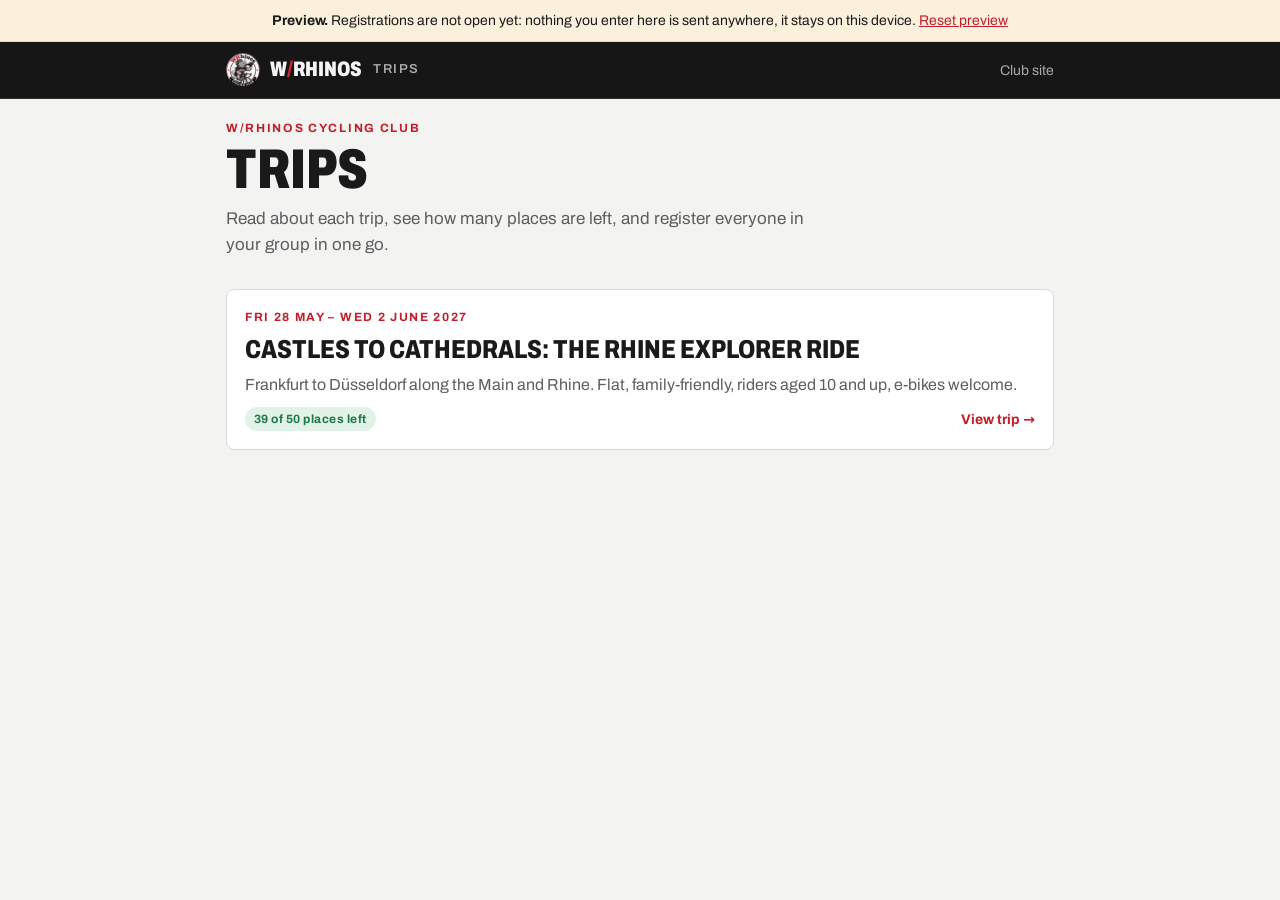
==== trips/index.html @ 5034b362 "Trips stage 1: trip pages, family registration, waiting list, rider booking page, organiser page Goo" ====
<!doctype html>
<html lang="en-GB">
<head>
<meta charset="utf-8">
<meta name="viewport" content="width=device-width, initial-scale=1, viewport-fit=cover">
<title>W/Rhinos Trips</title>
<meta name="description" content="W/Rhinos Cycling Club trips: details, places left and registration.">
<meta name="theme-color" content="#161616">
<link rel="manifest" href="/trips/manifest.webmanifest">
<link rel="icon" type="image/png" href="/img/favicon.png">
<link rel="apple-touch-icon" href="/img/icon-180.png">
<meta name="apple-mobile-web-app-capable" content="yes">
<meta name="apple-mobile-web-app-title" content="W/Rhinos">
<meta name="apple-mobile-web-app-status-bar-style" content="black">
<meta property="og:title" content="W/Rhinos Trips">
<meta property="og:description" content="Trip details, places left and registration.">
<meta property="og:image" content="https://wrhinos.com/img/badge.png">
<link rel="stylesheet" href="/fonts/fonts.css">
<link rel="stylesheet" href="/trips/trips.css">
</head>
<body>
<header class="bar">
  <div class="wrap">
    <a class="wordmark" href="/trips/"><img src="/img/badge.png" alt="" width="34" height="34"><span>W<span class="slash">/</span>Rhinos</span><small>Trips</small></a>
    <div class="right"><a class="lnk" href="/">Club site</a></div>
  </div>
</header>

<main class="wrap">
  <div class="loading" id="loading"><span class="spinner"></span><span id="loadingText">Loading trips…</span></div>
  <div class="error" id="loadError" hidden></div>

  <!-- list of trips -->
  <section id="listView" class="stack" hidden>
    <div>
      <p class="eyebrow">W/Rhinos Cycling Club</p>
      <h1 class="page-title">Trips</h1>
      <p class="lead">Read about each trip, see how many places are left, and register everyone in your group in one go.</p>
    </div>
    <div id="mine" class="card stack" hidden>
      <h2 class="section-title">Your bookings</h2>
      <div id="mineList" class="stack"></div>
    </div>
    <div id="tripList" class="trips"></div>
  </section>

  <!-- one trip -->
  <section id="tripView" class="stack" hidden>
    <a href="/trips/" class="small">← All trips</a>
    <div>
      <p class="eyebrow" id="tDates"></p>
      <h1 class="page-title" id="tName"></h1>
      <p class="lead" id="tSummary"></p>
    </div>
    <div class="card places" id="placesCard">
      <div class="big" id="placesBig"></div>
      <div class="meter" aria-hidden="true"><span id="placesMeter"></span></div>
      <div class="small muted" id="placesNote"></div>
      <div class="row"><a class="btn btn-primary" href="#register" id="registerTop">Register</a></div>
    </div>
    <div class="card stack" id="routesCard" hidden>
      <h2 class="section-title">Routes</h2>
      <ul class="routes" id="routes"></ul>
    </div>
    <article class="md" id="tDetails"></article>
  </section>

  <!-- registration -->
  <section id="registerView" class="stack" hidden>
    <a href="#" class="small" id="backToTrip">← Back to the trip details</a>
    <div>
      <p class="eyebrow" id="rTrip"></p>
      <h1 class="page-title">Register</h1>
      <p class="lead">Everyone going needs a place: riders, non-riders, children and support crew. Register your whole family or group here in one go.</p>
    </div>
    <form id="regForm" class="stack" novalidate>
      <fieldset class="stack">
        <legend class="section-title">Who's going</legend>
        <div id="people" class="stack"></div>
        <button type="button" class="btn btn-line" id="addPerson">+ Add another person</button>
      </fieldset>

      <fieldset class="card stack">
        <legend class="section-title">Your contact details</legend>
        <div class="field"><label for="email">Email</label><input type="email" id="email" autocomplete="email"><span class="hint">Your booking link and payment details are sent here.</span></div>
        <div class="field"><label for="address">Home address</label><input type="text" id="address" autocomplete="street-address"></div>
        <div class="field"><label for="postcode">Postcode</label><input type="text" id="postcode" autocomplete="postal-code"></div>
      </fieldset>

      <fieldset class="card stack">
        <legend class="section-title">Emergency contact</legend>
        <p class="hint" style="margin:0">Someone at home, not on the trip, we can call if anyone in your booking is hurt or unwell.</p>
        <div class="field"><label for="emergencyName">Name</label><input type="text" id="emergencyName"></div>
        <div class="grid2">
          <div class="field"><label for="emergencyRelation">Relationship</label><input type="text" id="emergencyRelation" placeholder="e.g. sister"></div>
          <div class="field"><label for="emergencyMobile">Mobile</label><input type="tel" id="emergencyMobile"></div>
        </div>
      </fieldset>

      <fieldset class="card stack">
        <legend class="section-title">Rooms and anything else</legend>
        <div class="field"><label for="roomRequests">Room sharing requests</label><textarea id="roomRequests" placeholder="e.g. family room for the four of us, or happy to share a twin with Raj"></textarea>
          <span class="hint">Requests, not promises: rooms are allocated once the hotels confirm. A single room costs more than a shared one.</span></div>
        <div class="field"><label for="notes">Anything else the organiser should know (optional)</label><textarea id="notes"></textarea></div>
      </fieldset>

      <fieldset class="card stack">
        <legend class="section-title">Before you register</legend>
        <label class="check"><input type="checkbox" id="a_members"><span>Everyone in this booking is a W/Rhinos member, or will join before the trip. <a href="https://forms.gle/cbHLRxi53QGC8Hys6" target="_blank" rel="noopener">Membership form</a></span></label>
        <label class="check"><input type="checkbox" id="a_readDetails"><span>I've read the trip details and the club's <a href="/#framework" target="_blank" rel="noopener">Framework</a>.</span></label>
        <label class="check"><input type="checkbox" id="a_insurance"><span>Everyone will have travel insurance that covers cycling. The club does not insure us personally.</span></label>
        <label class="check"><input type="checkbox" id="a_costs"><span>The deposit is non-refundable. The trip runs at cost: the final amount is worked out after the trip, plus £50 per rider for a charity the riders choose.</span></label>
        <label class="check"><input type="checkbox" id="a_privacy"><span>I agree to the club holding these details as set out in its <a href="/privacy/" target="_blank" rel="noopener">privacy notice</a>.</span></label>
      </fieldset>

      <div class="hp" aria-hidden="true" style="position:absolute;left:-9999px"><label for="website">Leave empty</label><input type="text" id="website" tabindex="-1" autocomplete="off"></div>

      <div class="error" id="regError" role="alert" hidden></div>

      <div class="notice stack" id="fullPanel" hidden>
        <div id="fullText"></div>
        <div class="row">
          <button type="button" class="btn btn-primary" id="joinWaiting">Join the waiting list together</button>
          <button type="button" class="btn btn-line" id="cancelWaiting">Go back</button>
        </div>
      </div>

      <div class="card stack" id="submitCard">
        <div id="regSummary" class="small"></div>
        <button type="submit" class="btn btn-primary btn-block" id="submitBtn"><span class="spinner" id="submitSpin" hidden></span><span id="submitText">Register</span></button>
        <p class="small muted" id="slowHint" hidden style="margin:0">Still working… the booking system can take up to 30 seconds to wake up. Please don't close this page.</p>
      </div>
    </form>
  </section>

  <!-- after registering -->
  <section id="resultView" class="stack" hidden>
    <div>
      <p class="eyebrow" id="resTrip"></p>
      <h1 class="page-title" id="resTitle"></h1>
      <p class="lead" id="resLead"></p>
    </div>
    <div class="card stack paybox" id="payCard">
      <h2 class="section-title">Pay your deposit</h2>
      <p class="small" style="margin:0">By bank transfer to the club account, within <b id="resDays"></b> days. Use exactly this reference so we can find your payment.</p>
      <dl>
        <dt>Amount</dt><dd id="resAmount"></dd><button type="button" class="copy" data-copy="amount">Copy</button>
        <dt>Account name</dt><dd id="resAccName"></dd><button type="button" class="copy" data-copy="name">Copy</button>
        <dt>Sort code</dt><dd id="resSort"></dd><button type="button" class="copy" data-copy="sort">Copy</button>
        <dt>Account no.</dt><dd id="resAcc"></dd><button type="button" class="copy" data-copy="account">Copy</button>
        <dt>Reference</dt><dd class="ref" id="resRef"></dd><button type="button" class="copy" data-copy="ref">Copy</button>
      </dl>
      <p class="small muted" style="margin:0">Once you've paid, open your booking page and tap <b>I've paid</b>.</p>
    </div>
    <div class="card stack">
      <h2 class="section-title">Your booking page</h2>
      <p class="small" style="margin:0">Your private link: it shows what you've paid and what's due, and lets you update details like passports and bikes later. Anyone with the link can see your booking, so don't share it.</p>
      <div class="linkbox"><code id="resLink"></code><button type="button" class="copy" id="copyLink">Copy</button></div>
      <a class="btn btn-primary" id="openBooking" href="#">Open my booking</a>
      <p class="small muted" id="resEmail" style="margin:0"></p>
    </div>
  </section>
</main>

<div class="actionbar" id="actionbar" hidden>
  <div class="info"><b id="abPlaces"></b><span class="muted" id="abNote"></span></div>
  <a class="btn btn-primary" href="#register" id="abRegister">Register</a>
</div>

<script src="/trips/config.js"></script>
<script src="/trips/common.js"></script>
<script src="/trips/trip.js"></script>
</body>
</html>
---- fonts/fonts.css ----
@font-face {
  font-family: 'Archivo';
  font-style: normal;
  font-weight: 400 900;
  font-stretch: 62% 125%;
  font-display: swap;
  src: url(archivo-v25-k3kQo8UDI-1M0wlSfdnoLg.woff2) format('woff2');
  unicode-range: U+0000-00FF, U+0131, U+0152-0153, U+02BB-02BC, U+02C6, U+02DA, U+02DC, U+0304, U+0308, U+0329, U+2000-206F, U+20AC, U+2122, U+2191, U+2193, U+2212, U+2215, U+FEFF, U+FFFD;
}
@font-face {
  font-family: 'Source Serif 4';
  font-style: italic;
  font-weight: 400;
  font-display: swap;
  src: url(sourceserif4-v14-vEFH2_tTDB4M7-auWDN0ahZJW1ge6NmXq2ZbF8zBfb98SUr6aX0.woff2) format('woff2');
  unicode-range: U+0000-00FF, U+0131, U+0152-0153, U+02BB-02BC, U+02C6, U+02DA, U+02DC, U+0304, U+0308, U+0329, U+2000-206F, U+20AC, U+2122, U+2191, U+2193, U+2212, U+2215, U+FEFF, U+FFFD;
}
@font-face {
  font-family: 'Source Serif 4';
  font-style: normal;
  font-weight: 400;
  font-display: swap;
  src: url(sourceserif4-v14-vEFI2_tTDB4M7-auWDN0ahZJW1gb8tc.woff2) format('woff2');
  unicode-range: U+0000-00FF, U+0131, U+0152-0153, U+02BB-02BC, U+02C6, U+02DA, U+02DC, U+0304, U+0308, U+0329, U+2000-206F, U+20AC, U+2122, U+2191, U+2193, U+2212, U+2215, U+FEFF, U+FFFD;
}
@font-face {
  font-family: 'Source Serif 4';
  font-style: normal;
  font-weight: 600;
  font-display: swap;
  src: url(sourceserif4-v14-vEFI2_tTDB4M7-auWDN0ahZJW1gb8tc.woff2) format('woff2');
  unicode-range: U+0000-00FF, U+0131, U+0152-0153, U+02BB-02BC, U+02C6, U+02DA, U+02DC, U+0304, U+0308, U+0329, U+2000-206F, U+20AC, U+2122, U+2191, U+2193, U+2212, U+2215, U+FEFF, U+FFFD;
}
---- trips/trips.css ----
:root{
  --ground:#F3F3F2; --surface:#FFFFFF; --ink:#1A1A1A; --muted:#5E5E5E; --rule:#DADADA;
  --accent:#C21F2A; --accent-ink:#FFFFFF; --mark:#D3232F; --mark-ink:#FFFFFF;
  --band:#161616; --band-ink:#F4F4F4; --band-muted:#A9A9A9; --band-rule:#2E2E2E;
  --tint:#ECEBEA; --ok:#1E7A46; --ok-tint:#E3F2E8; --warn:#9A5B00; --warn-tint:#FBF0DC; --bad-tint:#FBE5E6;
  --display:"Archivo","Arial Narrow",system-ui,sans-serif;
  --sans:"Archivo",system-ui,-apple-system,"Segoe UI",sans-serif;
  --serif:"Source Serif 4",Georgia,"Times New Roman",serif;
  --mono:ui-monospace,"SF Mono",Consolas,monospace;
}
@media (prefers-color-scheme: dark){
  :root{
    color-scheme:dark;
    --ground:#121212; --surface:#1B1B1B; --ink:#EDEDED; --muted:#A3A3A3; --rule:#2E2E2E;
    --accent:#EE5A62; --accent-ink:#121212; --tint:#242424; --mark:#E0333E;
    --band:#0A0A0A; --band-ink:#EDEDED; --band-muted:#8F8F8F; --band-rule:#262626;
    --ok:#5CC98A; --ok-tint:#16281D; --warn:#E8B04B; --warn-tint:#2B2213; --bad-tint:#2E1517;
  }
}
*{box-sizing:border-box}
html{-webkit-text-size-adjust:100%}
body{margin:0; background:var(--ground); color:var(--ink); font-family:var(--sans); font-size:16px; line-height:1.5}
[hidden]{display:none!important}
img{max-width:100%}
a{color:var(--accent)}
a:focus-visible,button:focus-visible,input:focus-visible,select:focus-visible,textarea:focus-visible,summary:focus-visible{outline:3px solid var(--mark); outline-offset:2px}
.wrap{max-width:860px; margin:0 auto; padding-inline:16px}

/* top bar */
.bar{position:sticky; top:0; z-index:10; background:var(--band); color:var(--band-ink); border-bottom:1px solid var(--band-rule); padding-top:env(safe-area-inset-top,0px)}
.bar .wrap{display:flex; align-items:center; gap:12px; min-height:56px}
.wordmark{display:inline-flex; align-items:center; gap:10px; font-family:var(--display); font-stretch:75%; font-weight:850; font-size:21px; text-transform:uppercase; color:var(--band-ink); text-decoration:none}
.wordmark img{border-radius:50%; display:block}
.wordmark .slash{color:var(--mark)}
.wordmark small{font-family:var(--sans); font-stretch:100%; font-weight:600; font-size:13px; letter-spacing:.12em; color:var(--band-muted); margin-left:2px}
.bar .right{margin-left:auto; display:flex; gap:8px; align-items:center}
.bar a.lnk{color:var(--band-muted); font-size:14px; text-decoration:none}
.bar a.lnk:hover{color:var(--band-ink)}

main{padding-block:20px 120px}
h1,h2,h3{text-wrap:balance}
.page-title{font-family:var(--display); font-stretch:75%; font-weight:850; font-size:clamp(34px,8vw,56px); line-height:.95; text-transform:uppercase; margin:6px 0 10px}
.eyebrow{font-size:12px; font-weight:700; letter-spacing:.14em; text-transform:uppercase; color:var(--accent); margin:0}
.lead{font-size:17px; color:var(--muted); margin:0 0 18px; max-width:60ch}
.muted{color:var(--muted)}
.small{font-size:14px}

/* cards and panels */
.card{background:var(--surface); border:1px solid var(--rule); border-radius:8px; padding:18px}
.stack{display:flex; flex-direction:column; gap:14px}
.row{display:flex; flex-wrap:wrap; gap:10px; align-items:center}
.grid2{display:grid; grid-template-columns:repeat(2,minmax(0,1fr)); gap:12px}
@media (max-width:560px){ .grid2{grid-template-columns:1fr} }

.btn{display:inline-flex; align-items:center; justify-content:center; gap:8px; font:700 16px var(--sans); text-decoration:none; border-radius:6px; padding:13px 18px; border:2px solid transparent; cursor:pointer; line-height:1.1; min-height:48px}
.btn-primary{background:var(--mark); color:var(--mark-ink)}
.btn-primary:hover{filter:brightness(1.07)}
.btn-primary:disabled{opacity:.55; cursor:default; filter:none}
.btn-line{background:transparent; border-color:var(--rule); color:var(--ink)}
.btn-line:hover{border-color:var(--ink)}
.btn-small{min-height:36px; padding:7px 12px; font-size:14px; border-radius:5px}
.btn-ok{background:var(--ok); color:#fff}
.btn-block{width:100%}
.linkbtn{background:none; border:0; padding:0; font:inherit; color:var(--accent); text-decoration:underline; cursor:pointer}

/* places meter */
.places{display:flex; flex-direction:column; gap:8px}
.places .big{font-family:var(--display); font-stretch:75%; font-weight:850; font-size:40px; line-height:1}
.places .big small{font-family:var(--sans); font-stretch:100%; font-size:15px; font-weight:600; color:var(--muted); margin-left:6px}
.meter{height:10px; background:var(--tint); border-radius:999px; overflow:hidden}
.meter span{display:block; height:100%; background:var(--mark); border-radius:999px}

.chip{display:inline-block; font-size:12px; font-weight:700; letter-spacing:.04em; padding:3px 9px; border-radius:999px; background:var(--tint); color:var(--ink); white-space:nowrap}
.chip.ok{background:var(--ok-tint); color:var(--ok)}
.chip.warn{background:var(--warn-tint); color:var(--warn)}
.chip.bad{background:var(--bad-tint); color:var(--accent)}

/* trip list */
.trips{display:flex; flex-direction:column; gap:14px}
.trip-card{display:flex; flex-direction:column; gap:10px; text-decoration:none; color:inherit}
.trip-card h2{font-family:var(--display); font-stretch:80%; font-weight:800; font-size:26px; line-height:1.05; margin:0; text-transform:uppercase}
.trip-card:hover h2{color:var(--accent)}

/* trip details (rendered markdown) */
.md{font-family:var(--serif); font-size:17px; line-height:1.65}
.md h2{font-family:var(--display); font-stretch:80%; font-weight:800; font-size:26px; line-height:1.1; text-transform:uppercase; margin:34px 0 10px; padding-top:18px; border-top:2px solid var(--ink)}
.md h2:first-child{margin-top:0}
.md h3{font-family:var(--sans); font-size:19px; margin:24px 0 6px}
.md p{margin:0 0 1em}
.md ul{margin:0 0 1em; padding-left:1.2em}
.md li{margin:0 0 .45em}
.md li::marker{color:var(--accent)}
.md strong{font-weight:600}
.table-wrap{overflow-x:auto; margin:0 0 1.2em; -webkit-overflow-scrolling:touch}
.md table{border-collapse:collapse; font-family:var(--sans); font-size:14.5px; line-height:1.45; min-width:100%}
.md th{text-align:left; font-size:12px; letter-spacing:.06em; text-transform:uppercase; color:var(--muted); padding:8px 12px 8px 0; border-bottom:2px solid var(--ink)}
.md td{vertical-align:top; padding:9px 12px 9px 0; border-bottom:1px solid var(--rule)}
.md td:first-child{font-weight:600; white-space:nowrap}
.md table.wide{min-width:620px}

.routes{list-style:none; margin:0; padding:0; display:flex; flex-direction:column}
.routes li{display:flex; justify-content:space-between; gap:12px; align-items:center; padding:12px 0; border-top:1px solid var(--rule)}
.routes li:first-child{border-top:0}

/* sticky action bar on phones */
.actionbar{position:fixed; left:0; right:0; bottom:0; z-index:9; background:var(--surface); border-top:1px solid var(--rule); padding:10px 16px calc(10px + env(safe-area-inset-bottom,0px)); display:flex; gap:12px; align-items:center}
.actionbar .info{font-size:14px; line-height:1.3}
.actionbar .info b{display:block; font-size:16px}
.actionbar .btn{margin-left:auto}

/* forms */
form{margin:0}
fieldset{border:0; margin:0; padding:0; min-width:0}
legend{padding:0}
.section-title{font-family:var(--display); font-stretch:80%; font-weight:800; font-size:24px; text-transform:uppercase; margin:0 0 4px}
.field{display:flex; flex-direction:column; gap:5px}
.field label,.field .label{font-weight:600; font-size:15px}
.field .hint{font-size:13.5px; color:var(--muted); line-height:1.4}
input[type=text],input[type=email],input[type=tel],input[type=date],input[type=number],input[type=password],select,textarea{
  font:16px var(--sans); color:var(--ink); background:var(--surface); border:1.5px solid var(--rule); border-radius:6px; padding:11px 12px; width:100%; min-height:48px}
textarea{min-height:90px; resize:vertical; line-height:1.45}
input:focus,select:focus,textarea:focus{border-color:var(--ink); outline:none}
.check{display:flex; gap:12px; align-items:flex-start; font-size:15px; line-height:1.45; cursor:pointer}
.check input{width:22px; height:22px; flex:none; margin:1px 0 0; accent-color:var(--mark)}
details.more{border-top:1px solid var(--rule); padding-top:10px}
details.more summary{cursor:pointer; font-weight:600; color:var(--accent); list-style:none; padding:4px 0}
details.more summary::-webkit-details-marker{display:none}
details.more summary::before{content:"+ "}
details.more[open] summary::before{content:"– "}
details.more .stack{padding-top:10px}
.person{position:relative}
.person-head{display:flex; align-items:center; gap:10px; justify-content:space-between}
.person-head h3{margin:0; font-size:18px}
.error{background:var(--bad-tint); color:var(--ink); border-left:4px solid var(--mark); padding:12px 14px; border-radius:4px; font-size:15px}
.error ul{margin:6px 0 0; padding-left:1.2em}
.notice{background:var(--warn-tint); border-left:4px solid var(--warn); padding:12px 14px; border-radius:4px; font-size:15px}
.success{background:var(--ok-tint); border-left:4px solid var(--ok); padding:12px 14px; border-radius:4px; font-size:15px}

/* payment details */
.paybox dl{display:grid; grid-template-columns:auto 1fr auto; gap:10px 12px; margin:0; align-items:center}
.paybox dt{color:var(--muted); font-size:14px}
.paybox dd{margin:0; font-weight:700; font-variant-numeric:tabular-nums; font-family:var(--mono); font-size:16px}
.paybox dd.ref{font-size:22px; letter-spacing:.08em; color:var(--accent)}
.copy{font:600 13px var(--sans); background:var(--tint); color:var(--ink); border:1px solid var(--rule); border-radius:4px; padding:6px 10px; cursor:pointer; white-space:nowrap}
.linkbox{display:flex; gap:8px; align-items:center; background:var(--tint); border-radius:6px; padding:8px 8px 8px 12px; min-width:0}
.linkbox code{font-family:var(--mono); font-size:13px; overflow:hidden; text-overflow:ellipsis; white-space:nowrap; flex:1; min-width:0}

.money{display:grid; grid-template-columns:repeat(3,minmax(0,1fr)); gap:10px}
.money div{background:var(--tint); border-radius:6px; padding:10px 12px}
.money b{display:block; font-family:var(--display); font-stretch:80%; font-size:24px; font-weight:800; font-variant-numeric:tabular-nums}
.money span{font-size:12.5px; color:var(--muted)}
@media (max-width:420px){ .money{grid-template-columns:1fr 1fr} }

table.plain{border-collapse:collapse; width:100%; font-size:14.5px}
table.plain th{text-align:left; font-size:12px; letter-spacing:.06em; text-transform:uppercase; color:var(--muted); padding:6px 10px 6px 0; border-bottom:1px solid var(--rule)}
table.plain td{padding:8px 10px 8px 0; border-bottom:1px solid var(--rule); vertical-align:top}

.demo{background:var(--warn-tint); color:var(--ink); font-size:14px; padding:10px 16px; text-align:center; border-bottom:1px solid var(--rule)}
.spinner{width:18px; height:18px; border:2.5px solid currentColor; border-right-color:transparent; border-radius:50%; animation:spin .8s linear infinite; display:inline-block}
@keyframes spin{to{transform:rotate(360deg)}}
@media (prefers-reduced-motion: reduce){ .spinner{animation-duration:2.4s} }
.loading{display:flex; gap:10px; align-items:center; color:var(--muted); padding:30px 0}
.toast{position:fixed; left:50%; bottom:calc(84px + env(safe-area-inset-bottom,0px)); transform:translateX(-50%); background:var(--ink); color:var(--ground); padding:10px 16px; border-radius:6px; font-size:14px; font-weight:600; z-index:30; max-width:calc(100% - 32px)}

/* organiser */
.tabs{display:flex; gap:4px; border-bottom:1px solid var(--rule); overflow-x:auto}
.tab{font:700 15px var(--sans); background:none; border:0; border-bottom:3px solid transparent; color:var(--muted); padding:10px 12px 10px 0; margin-right:10px; cursor:pointer; white-space:nowrap}
.tab[aria-selected="true"]{color:var(--ink); border-bottom-color:var(--mark)}
.filters{display:flex; gap:6px; flex-wrap:wrap}
.filter{font:600 13.5px var(--sans); border:1px solid var(--rule); background:var(--surface); color:var(--ink); border-radius:999px; padding:6px 12px; cursor:pointer}
.filter[aria-pressed="true"]{background:var(--ink); color:var(--ground); border-color:var(--ink)}
.stats{display:grid; grid-template-columns:repeat(4,minmax(0,1fr)); gap:10px}
.stats div{background:var(--surface); border:1px solid var(--rule); border-radius:8px; padding:10px 12px}
.stats b{display:block; font-family:var(--display); font-stretch:80%; font-size:26px; font-weight:800; font-variant-numeric:tabular-nums}
.stats span{font-size:12.5px; color:var(--muted)}
@media (max-width:620px){ .stats{grid-template-columns:1fr 1fr} }
.booking{padding:0; overflow:hidden}
.booking > summary{list-style:none; cursor:pointer; padding:14px 16px; display:grid; grid-template-columns:1fr auto; gap:4px 12px}
.booking > summary::-webkit-details-marker{display:none}
.booking > summary .who{font-weight:700}
.booking > summary .meta{font-size:13.5px; color:var(--muted)}
.booking .body{padding:0 16px 16px; display:flex; flex-direction:column; gap:14px; border-top:1px solid var(--rule); padding-top:14px}
.kv{display:grid; grid-template-columns:max-content 1fr; gap:4px 14px; font-size:14.5px; margin:0}
.kv dt{color:var(--muted)}
.kv dd{margin:0; overflow-wrap:anywhere}
.sr{position:absolute;width:1px;height:1px;overflow:hidden;clip:rect(0 0 0 0);white-space:nowrap}
/* wide tables become one card per row on phones */
@media (max-width:600px){
  .md table.wide{min-width:0}
  .md table.wide thead{display:none}
  .md table.wide tr{display:block; padding:12px 0; border-bottom:1px solid var(--rule)}
  .md table.wide td{display:block; border:0; padding:2px 0}
  .md table.wide td:first-child{font-family:var(--display); font-stretch:80%; font-size:18px; text-transform:uppercase; padding-bottom:4px}
  .md table.wide td[data-label]:not(:first-child)::before{content:attr(data-label) ": "; color:var(--muted); font-size:12px; letter-spacing:.06em; text-transform:uppercase; font-weight:700}
}
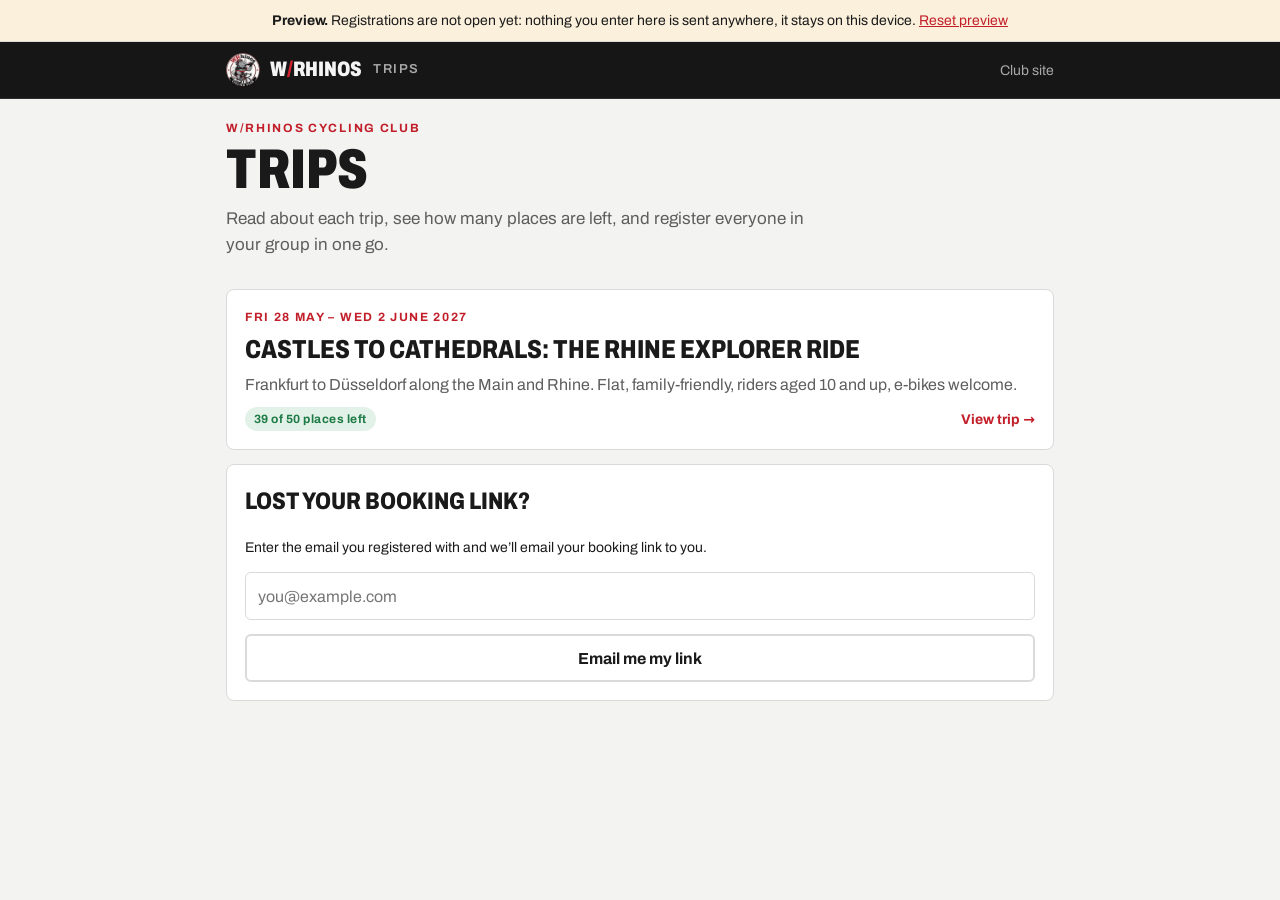
==== commit 7f3f3121: "Trips stage 2: expenses, Splitwise-style sharing, balances, payment calls, reminders, lost-link emai" ====
--- a/trips/index.html
+++ b/trips/index.html
@@ -42,6 +42,14 @@
       <div id="mineList" class="stack"></div>
     </div>
     <div id="tripList" class="trips"></div>
+    <form class="card stack" id="lostForm" novalidate>
+      <h2 class="section-title" id="lost">Lost your booking link?</h2>
+      <p class="small" style="margin:0">Enter the email you registered with and we’ll email your booking link to you.</p>
+      <div class="field"><label for="lostEmail" class="sr">Email</label><input type="email" id="lostEmail" autocomplete="email" placeholder="you@example.com"></div>
+      <div class="error" id="lostError" hidden></div>
+      <div class="success" id="lostDone" hidden></div>
+      <button type="submit" class="btn btn-line" id="lostBtn">Email me my link</button>
+    </form>
   </section>
 
   <!-- one trip -->
@@ -168,6 +176,7 @@
 </div>
 
 <script src="/trips/config.js"></script>
+<script src="/trips/money.js"></script>
 <script src="/trips/common.js"></script>
 <script src="/trips/trip.js"></script>
 </body>
--- a/trips/trips.css
+++ b/trips/trips.css
@@ -193,3 +193,4 @@
   .md table.wide td:first-child{font-family:var(--display); font-stretch:80%; font-size:18px; text-transform:uppercase; padding-bottom:4px}
   .md table.wide td[data-label]:not(:first-child)::before{content:attr(data-label) ": "; color:var(--muted); font-size:12px; letter-spacing:.06em; text-transform:uppercase; font-weight:700}
 }
+.grid2.keep2{grid-template-columns:1fr 1fr}
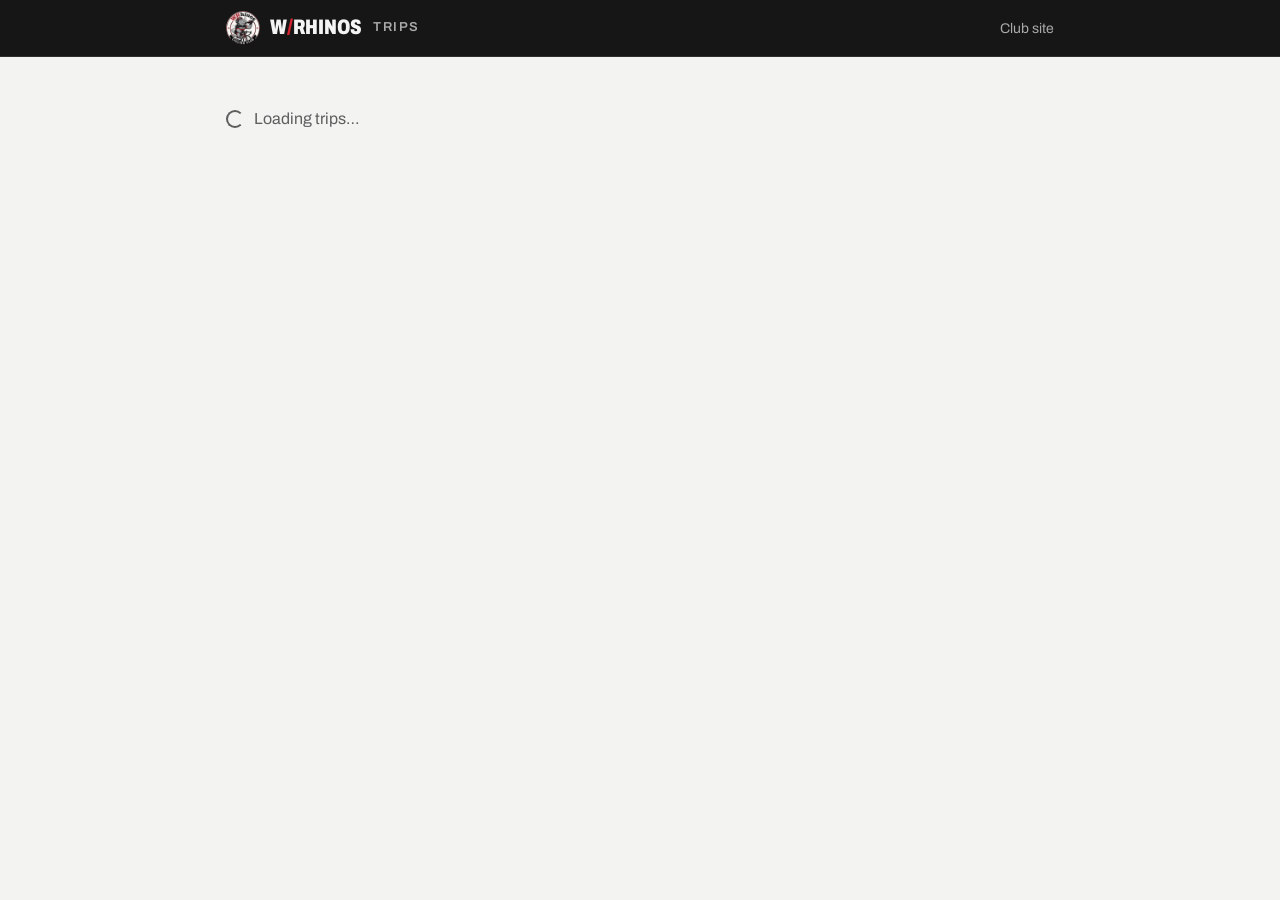
==== commit cd8b48c5: "Trips sign-up: clearer emergency number error, highlight and jump to the box Co-Authored-By: Claude " ====
--- a/trips/index.html
+++ b/trips/index.html
@@ -79,7 +79,8 @@
     <div>
       <p class="eyebrow" id="rTrip"></p>
       <h1 class="page-title">Register</h1>
-      <p class="lead">Everyone going needs a place: riders, non-riders, children and support crew. Register your whole family or group here in one go.</p>
+      <p class="lead">This ride is for W/Rhinos members. Not a member yet? <a href="https://forms.gle/cbHLRxi53QGC8Hys6" target="_blank" rel="noopener">Join first</a>. Everyone going needs a place, so add your whole family or group here in one go.</p>
+      <p class="small muted" id="rPayNote" style="margin:0"></p>
     </div>
     <form id="regForm" class="stack" novalidate>
       <fieldset class="stack">
@@ -89,36 +90,36 @@
       </fieldset>
 
       <fieldset class="card stack">
-        <legend class="section-title">Your contact details</legend>
-        <div class="field"><label for="email">Email</label><input type="email" id="email" autocomplete="email"><span class="hint">Your booking link and payment details are sent here.</span></div>
-        <div class="field"><label for="address">Home address</label><input type="text" id="address" autocomplete="street-address"></div>
-        <div class="field"><label for="postcode">Postcode</label><input type="text" id="postcode" autocomplete="postal-code"></div>
+        <legend class="section-title">Contact details</legend>
+        <div class="field"><label for="email">Email</label><input type="email" id="email" autocomplete="email"><span class="hint">Your booking link is sent here, so you can check or update your booking any time.</span></div>
+        <div class="field"><label for="address">Address</label><textarea id="address" rows="3" autocomplete="street-address"></textarea></div>
       </fieldset>
 
       <fieldset class="card stack">
         <legend class="section-title">Emergency contact</legend>
         <p class="hint" style="margin:0">Someone at home, not on the trip, we can call if anyone in your booking is hurt or unwell.</p>
-        <div class="field"><label for="emergencyName">Name</label><input type="text" id="emergencyName"></div>
         <div class="grid2">
-          <div class="field"><label for="emergencyRelation">Relationship</label><input type="text" id="emergencyRelation" placeholder="e.g. sister"></div>
-          <div class="field"><label for="emergencyMobile">Mobile</label><input type="tel" id="emergencyMobile"></div>
+          <div class="field"><label for="emergencyName">Name</label><input type="text" id="emergencyName"></div>
+          <div class="field"><label for="emergencyMobile">Mobile number</label><input type="tel" id="emergencyMobile"></div>
         </div>
       </fieldset>
 
       <fieldset class="card stack">
-        <legend class="section-title">Rooms and anything else</legend>
-        <div class="field"><label for="roomRequests">Room sharing requests</label><textarea id="roomRequests" placeholder="e.g. family room for the four of us, or happy to share a twin with Raj"></textarea>
-          <span class="hint">Requests, not promises: rooms are allocated once the hotels confirm. A single room costs more than a shared one.</span></div>
+        <legend class="section-title">Room and travel</legend>
+        <fieldset class="field"><legend class="label">I would prefer a</legend><div id="roomTypes" class="stack"></div>
+          <span class="hint">We'll do our best, but we can't promise.</span></fieldset>
+        <div class="field"><label for="roomRequests">Tell us who you'd like to share with</label><input type="text" id="roomRequests">
+          <span class="hint">We'll do our best, but we can't promise.</span></div>
         <div class="field"><label for="notes">Anything else the organiser should know (optional)</label><textarea id="notes"></textarea></div>
       </fieldset>
 
       <fieldset class="card stack">
-        <legend class="section-title">Before you register</legend>
-        <label class="check"><input type="checkbox" id="a_members"><span>Everyone in this booking is a W/Rhinos member, or will join before the trip. <a href="https://forms.gle/cbHLRxi53QGC8Hys6" target="_blank" rel="noopener">Membership form</a></span></label>
-        <label class="check"><input type="checkbox" id="a_readDetails"><span>I've read the trip details and the club's <a href="/#framework" target="_blank" rel="noopener">Framework</a>.</span></label>
-        <label class="check"><input type="checkbox" id="a_insurance"><span>Everyone will have travel insurance that covers cycling. The club does not insure us personally.</span></label>
-        <label class="check"><input type="checkbox" id="a_costs"><span>The deposit is non-refundable. The trip runs at cost: the final amount is worked out after the trip, plus £50 per rider for a charity the riders choose.</span></label>
-        <label class="check"><input type="checkbox" id="a_privacy"><span>I agree to the club holding these details as set out in its <a href="/privacy/" target="_blank" rel="noopener">privacy notice</a>.</span></label>
+        <legend class="section-title">Small print</legend>
+        <label class="check"><input type="checkbox" id="a_charter"><span>I've read the W/Rhinos <a href="/#fw-part-ii-the-ride-charter" target="_blank" rel="noopener">Ride Charter</a> and On the Road one-pager</span></label>
+        <label class="check"><input type="checkbox" id="a_deposit"><span>I understand the deposit is non-refundable</span></label>
+        <label class="check"><input type="checkbox" id="a_insurance"><span>I'll have my own travel insurance that covers cycling</span></label>
+        <label class="check"><input type="checkbox" id="a_members"><span>I'm a W/Rhinos member, or I've sent in the <a href="https://forms.gle/cbHLRxi53QGC8Hys6" target="_blank" rel="noopener">membership form</a></span></label>
+        <p class="small muted" style="margin:0">We use these details to run the trip, as set out in our <a href="/privacy/" target="_blank" rel="noopener">privacy notice</a>.</p>
       </fieldset>
 
       <div class="hp" aria-hidden="true" style="position:absolute;left:-9999px"><label for="website">Leave empty</label><input type="text" id="website" tabindex="-1" autocomplete="off"></div>
--- a/trips/trips.css
+++ b/trips/trips.css
@@ -194,3 +194,4 @@
   .md table.wide td[data-label]:not(:first-child)::before{content:attr(data-label) ": "; color:var(--muted); font-size:12px; letter-spacing:.06em; text-transform:uppercase; font-weight:700}
 }
 .grid2.keep2{grid-template-columns:1fr 1fr}
+input.invalid,select.invalid,textarea.invalid{border-color:var(--mark)!important;box-shadow:0 0 0 3px var(--bad-tint)}
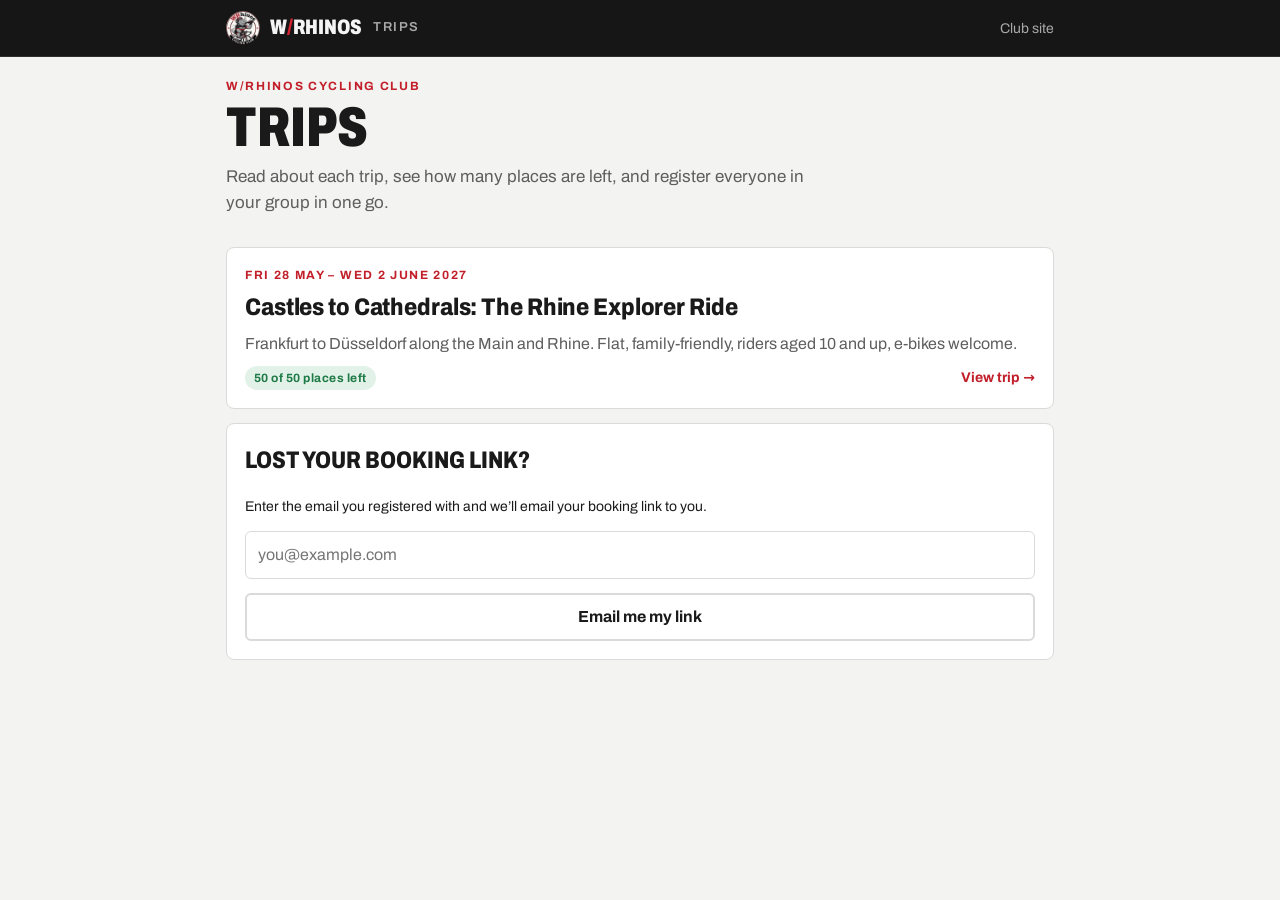
==== commit 649f8dd1: "Trips: date order, softer trip names, tidy 'Your bookings', and 'I can no longer come' - Trips list " ====
--- a/trips/index.html
+++ b/trips/index.html
@@ -57,7 +57,7 @@
     <a href="/trips/" class="small">← All trips</a>
     <div>
       <p class="eyebrow" id="tDates"></p>
-      <h1 class="page-title" id="tName"></h1>
+      <h1 class="page-title trip-name" id="tName"></h1>
       <p class="lead" id="tSummary"></p>
     </div>
     <div class="card places" id="placesCard">
@@ -99,8 +99,8 @@
         <legend class="section-title">Emergency contact</legend>
         <p class="hint" style="margin:0">Someone at home, not on the trip, we can call if anyone in your booking is hurt or unwell.</p>
         <div class="grid2">
-          <div class="field"><label for="emergencyName">Name</label><input type="text" id="emergencyName"></div>
-          <div class="field"><label for="emergencyMobile">Mobile number</label><input type="tel" id="emergencyMobile"></div>
+          <div class="field"><label for="emergencyName">Full name</label><input type="text" id="emergencyName"></div>
+          <div class="field"><label for="emergencyMobile">Phone number</label><input type="tel" id="emergencyMobile"></div>
         </div>
       </fieldset>
 
--- a/trips/trips.css
+++ b/trips/trips.css
@@ -195,3 +195,7 @@
 }
 .grid2.keep2{grid-template-columns:1fr 1fr}
 input.invalid,select.invalid,textarea.invalid{border-color:var(--mark)!important;box-shadow:0 0 0 3px var(--bad-tint)}
+/* trip names read better in normal case; the bold capitals stay for page headings */
+.trip-name,.trip-card h2{text-transform:none; font-stretch:88%; letter-spacing:-.005em}
+.trip-name{font-size:clamp(30px,6.5vw,46px); line-height:1.05}
+.trip-card h2{font-size:24px; line-height:1.15}
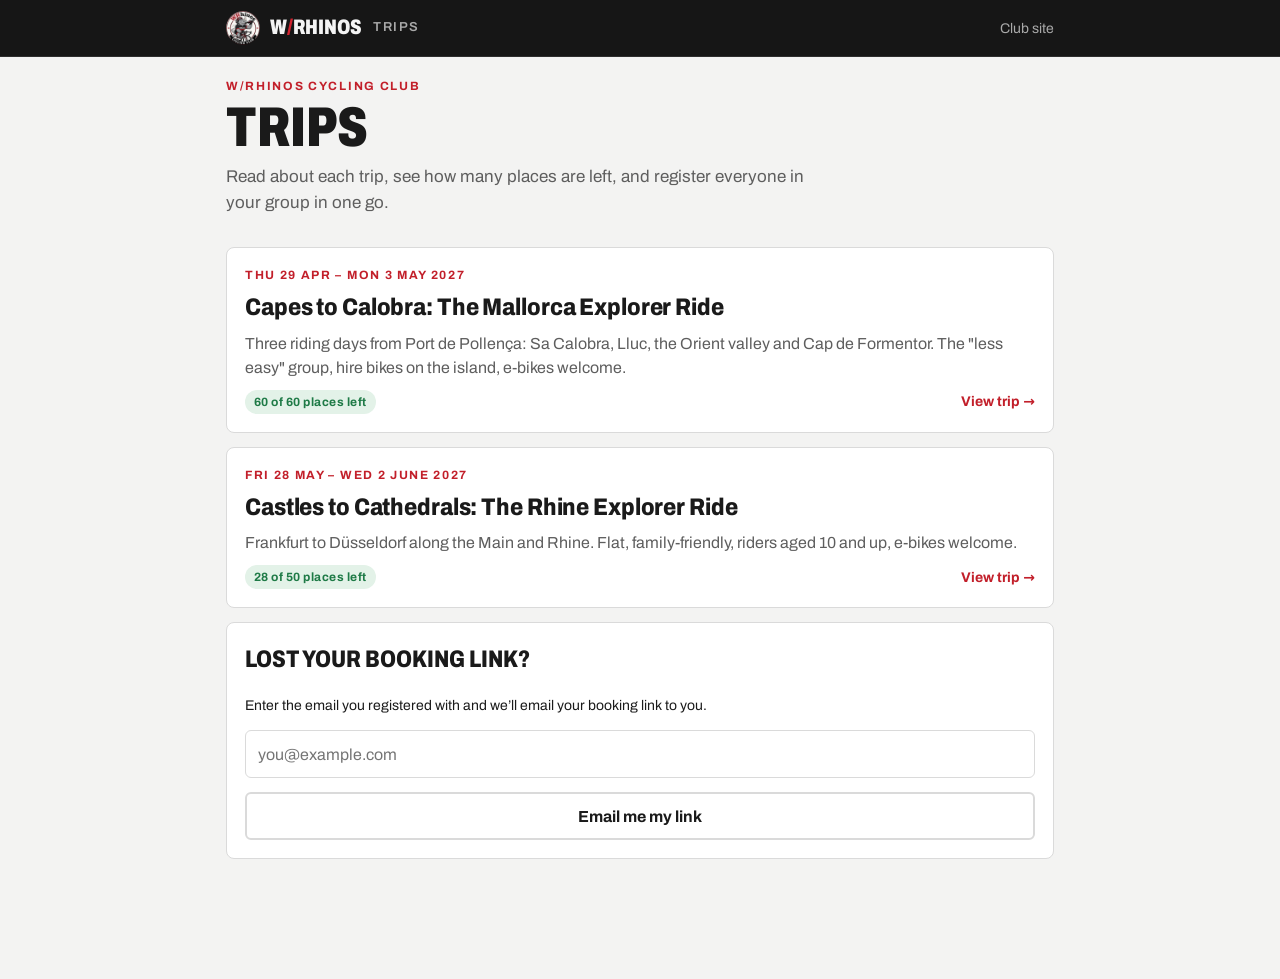
==== commit c4127f59: "Trips forms: easier dates and obvious required fields - Date of birth and passport expiry are Day / " ====
--- a/trips/index.html
+++ b/trips/index.html
@@ -85,14 +85,15 @@
     <form id="regForm" class="stack" novalidate>
       <fieldset class="stack">
         <legend class="section-title">Who's going</legend>
+        <p class="small muted" style="margin:0"><span class="req-star">*</span> required</p>
         <div id="people" class="stack"></div>
         <button type="button" class="btn btn-line" id="addPerson">+ Add another person</button>
       </fieldset>
 
       <fieldset class="card stack">
         <legend class="section-title">Contact details</legend>
-        <div class="field"><label for="email">Email</label><input type="email" id="email" autocomplete="email"><span class="hint">Your booking link is sent here, so you can check or update your booking any time.</span></div>
-        <div class="field"><label for="address">Address</label><textarea id="address" rows="3" autocomplete="street-address"></textarea></div>
+        <div class="field"><label class="req" for="email">Email</label><input type="email" id="email" data-required autocomplete="email"><span class="hint">Your booking link is sent here, so you can check or update your booking any time.</span></div>
+        <div class="field"><label class="req" for="address">Address</label><textarea id="address" data-required rows="3" autocomplete="street-address"></textarea></div>
       </fieldset>
 
       <fieldset class="card stack">
--- a/trips/trips.css
+++ b/trips/trips.css
@@ -199,3 +199,11 @@
 .trip-name,.trip-card h2{text-transform:none; font-stretch:88%; letter-spacing:-.005em}
 .trip-name{font-size:clamp(30px,6.5vw,46px); line-height:1.05}
 .trip-card h2{font-size:24px; line-height:1.15}
+/* required fields */
+label.req::after,legend.req::after{content:" *"; color:var(--mark); font-weight:700}
+.req-star{color:var(--mark); font-weight:700}
+.req-msg{color:var(--mark); font-size:13px; font-weight:600}
+.invalid-group legend{color:var(--mark)}
+/* date of birth / expiry as three dropdowns */
+.date3{display:grid; grid-template-columns:minmax(0,.8fr) minmax(0,1.5fr) minmax(0,1fr); gap:8px}
+.date3 select{padding-inline:10px}
